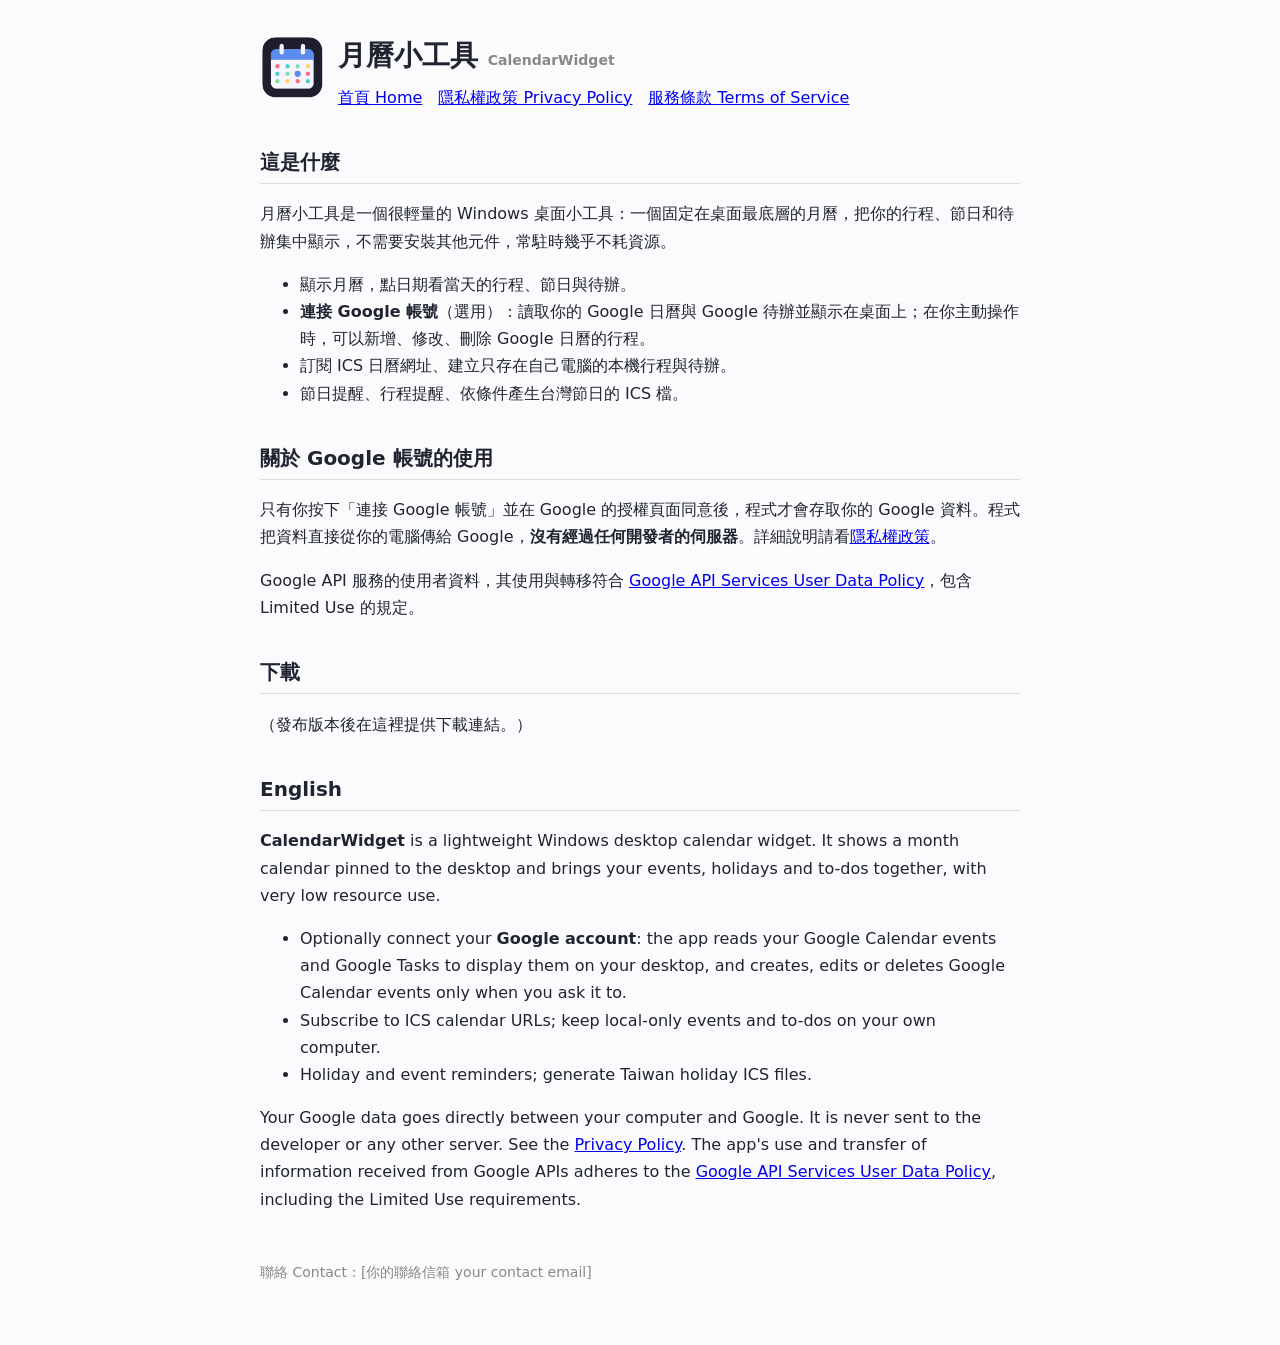
==== docs/index.html @ 0bd82411 "新增 docs：Google OAuth 品牌用的首頁、隱私權政策、服務條款與標誌 三個靜態頁面（繁體中文加英文摘要）與 120/512 px 標誌，之後用 GitHub Pages 發布。 頁面裡的" ====
<!doctype html>
<html lang="zh-Hant">
<head>
<meta charset="utf-8">
<meta name="viewport" content="width=device-width, initial-scale=1">
<title>月曆小工具 CalendarWidget</title>
<meta name="description" content="Windows 桌面月曆小工具：把 Google 日曆、ICS 與本機行程放在桌面上。A lightweight Windows desktop calendar widget.">
<link rel="stylesheet" href="style.css">
</head>
<body>
<header>
  <img src="logo.png" alt="月曆小工具標誌">
  <div>
    <h1>月曆小工具 <span class="lang">CalendarWidget</span></h1>
    <nav><a href="index.html">首頁 Home</a><a href="privacy.html">隱私權政策 Privacy Policy</a><a href="terms.html">服務條款 Terms of Service</a></nav>
  </div>
</header>

<h2>這是什麼</h2>
<p>月曆小工具是一個很輕量的 Windows 桌面小工具：一個固定在桌面最底層的月曆，把你的行程、節日和待辦集中顯示，不需要安裝其他元件，常駐時幾乎不耗資源。</p>
<ul>
  <li>顯示月曆，點日期看當天的行程、節日與待辦。</li>
  <li><strong>連接 Google 帳號</strong>（選用）：讀取你的 Google 日曆與 Google 待辦並顯示在桌面上；在你主動操作時，可以新增、修改、刪除 Google 日曆的行程。</li>
  <li>訂閱 ICS 日曆網址、建立只存在自己電腦的本機行程與待辦。</li>
  <li>節日提醒、行程提醒、依條件產生台灣節日的 ICS 檔。</li>
</ul>

<h2>關於 Google 帳號的使用</h2>
<p>只有你按下「連接 Google 帳號」並在 Google 的授權頁面同意後，程式才會存取你的 Google 資料。程式把資料直接從你的電腦傳給 Google，<strong>沒有經過任何開發者的伺服器</strong>。詳細說明請看<a href="privacy.html">隱私權政策</a>。</p>
<p>Google API 服務的使用者資料，其使用與轉移符合 <a href="https://developers.google.com/terms/api-services-user-data-policy">Google API Services User Data Policy</a>，包含 Limited Use 的規定。</p>

<h2>下載</h2>
<p>（發布版本後在這裡提供下載連結。）</p>

<h2>English</h2>
<p><strong>CalendarWidget</strong> is a lightweight Windows desktop calendar widget. It shows a month calendar pinned to the desktop and brings your events, holidays and to-dos together, with very low resource use.</p>
<ul>
  <li>Optionally connect your <strong>Google account</strong>: the app reads your Google Calendar events and Google Tasks to display them on your desktop, and creates, edits or deletes Google Calendar events only when you ask it to.</li>
  <li>Subscribe to ICS calendar URLs; keep local-only events and to-dos on your own computer.</li>
  <li>Holiday and event reminders; generate Taiwan holiday ICS files.</li>
</ul>
<p>Your Google data goes directly between your computer and Google. It is never sent to the developer or any other server. See the <a href="privacy.html">Privacy Policy</a>. The app's use and transfer of information received from Google APIs adheres to the <a href="https://developers.google.com/terms/api-services-user-data-policy">Google API Services User Data Policy</a>, including the Limited Use requirements.</p>

<footer>聯絡 Contact：[你的聯絡信箱 your contact email]</footer>
</body>
</html>
---- docs/style.css ----
:root { color-scheme: light dark; }
body { font-family: "Microsoft JhengHei", "Segoe UI", system-ui, sans-serif; line-height: 1.7; max-width: 760px; margin: 0 auto; padding: 24px 18px 60px; color: #1f2430; background: #fbfbfd; }
@media (prefers-color-scheme: dark) { body { color: #e6e8ef; background: #14151c; } a { color: #8db4ff; } code { background: #23252f; } }
h1 { font-size: 28px; margin: 8px 0 4px; }
h2 { font-size: 20px; margin-top: 34px; border-bottom: 1px solid #8884; padding-bottom: 4px; }
h3 { font-size: 16px; margin-top: 22px; }
header { display: flex; align-items: center; gap: 14px; margin-bottom: 8px; }
header img { width: 64px; height: 64px; border-radius: 14px; }
nav a { margin-right: 16px; }
.lang { color: #888; font-size: 14px; }
code { background: #eef0f6; padding: 1px 5px; border-radius: 4px; }
footer { margin-top: 48px; font-size: 14px; color: #888; }
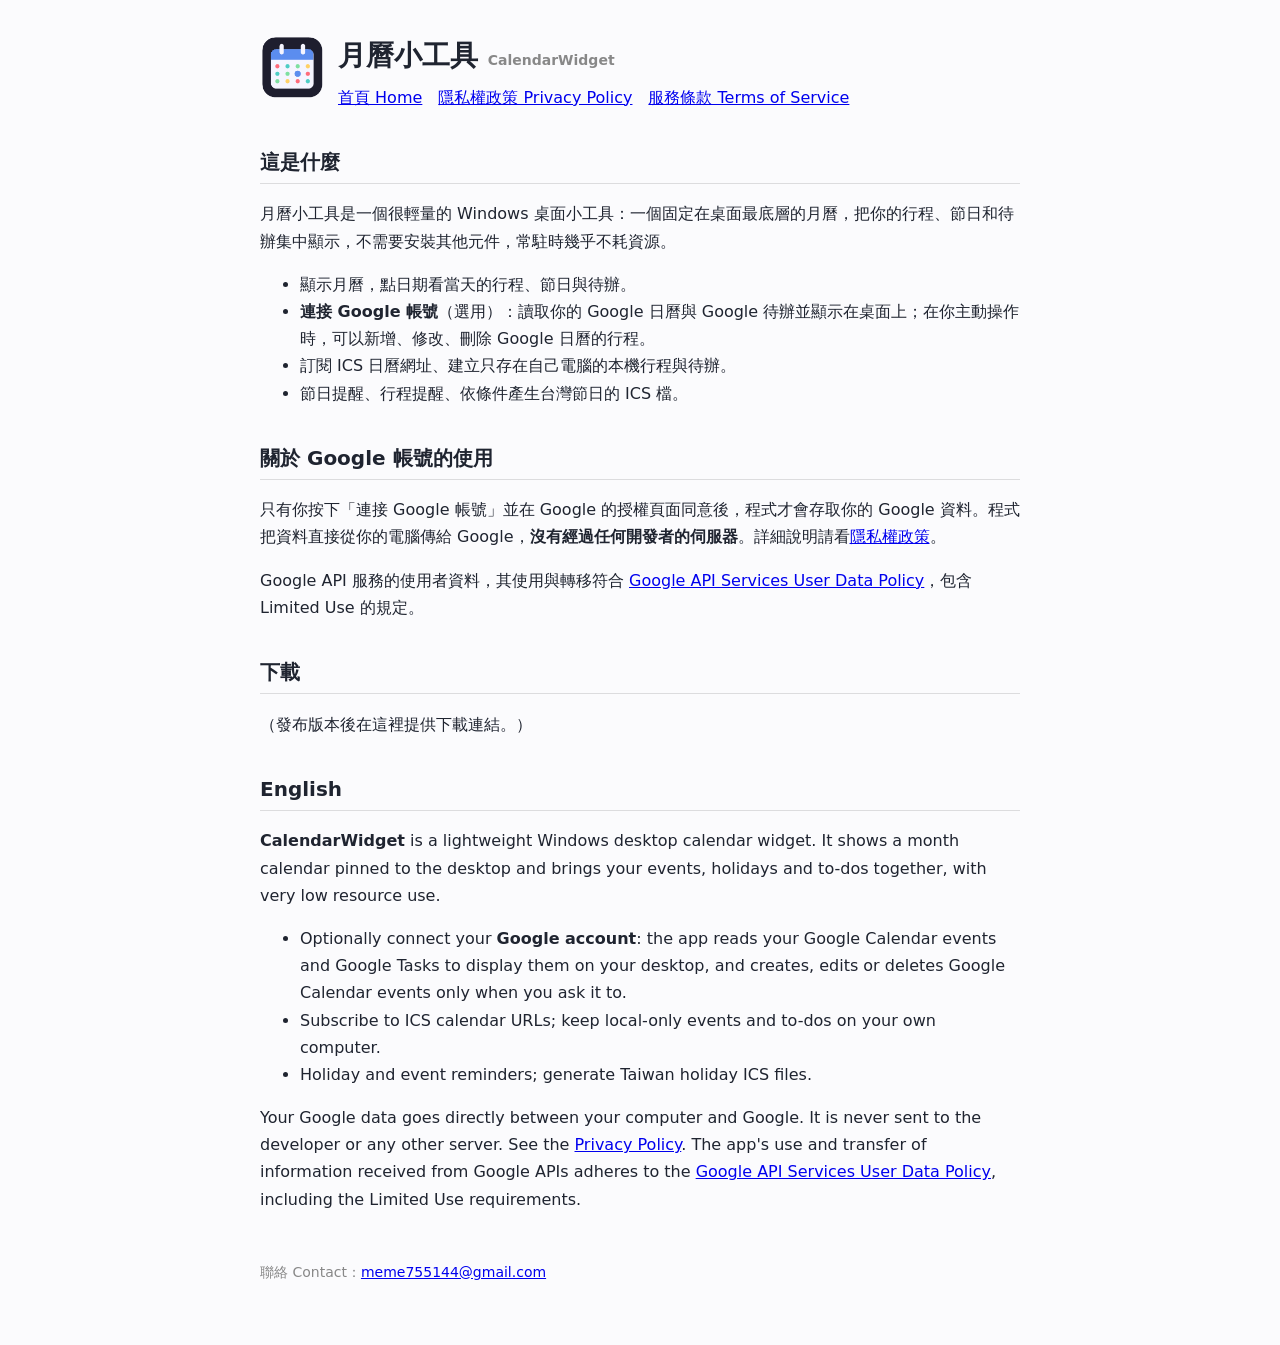
==== commit e910ff05: "docs：填入聯絡信箱與最後更新日期 Co-Authored-By: Claude Sonnet 5.5 <noreply@anthropic.com>" ====
--- a/docs/index.html
+++ b/docs/index.html
@@ -41,6 +41,6 @@
 </ul>
 <p>Your Google data goes directly between your computer and Google. It is never sent to the developer or any other server. See the <a href="privacy.html">Privacy Policy</a>. The app's use and transfer of information received from Google APIs adheres to the <a href="https://developers.google.com/terms/api-services-user-data-policy">Google API Services User Data Policy</a>, including the Limited Use requirements.</p>
 
-<footer>聯絡 Contact：[你的聯絡信箱 your contact email]</footer>
+<footer>聯絡 Contact：<a href="mailto:meme755144@gmail.com">meme755144@gmail.com</a></footer>
 </body>
 </html>
